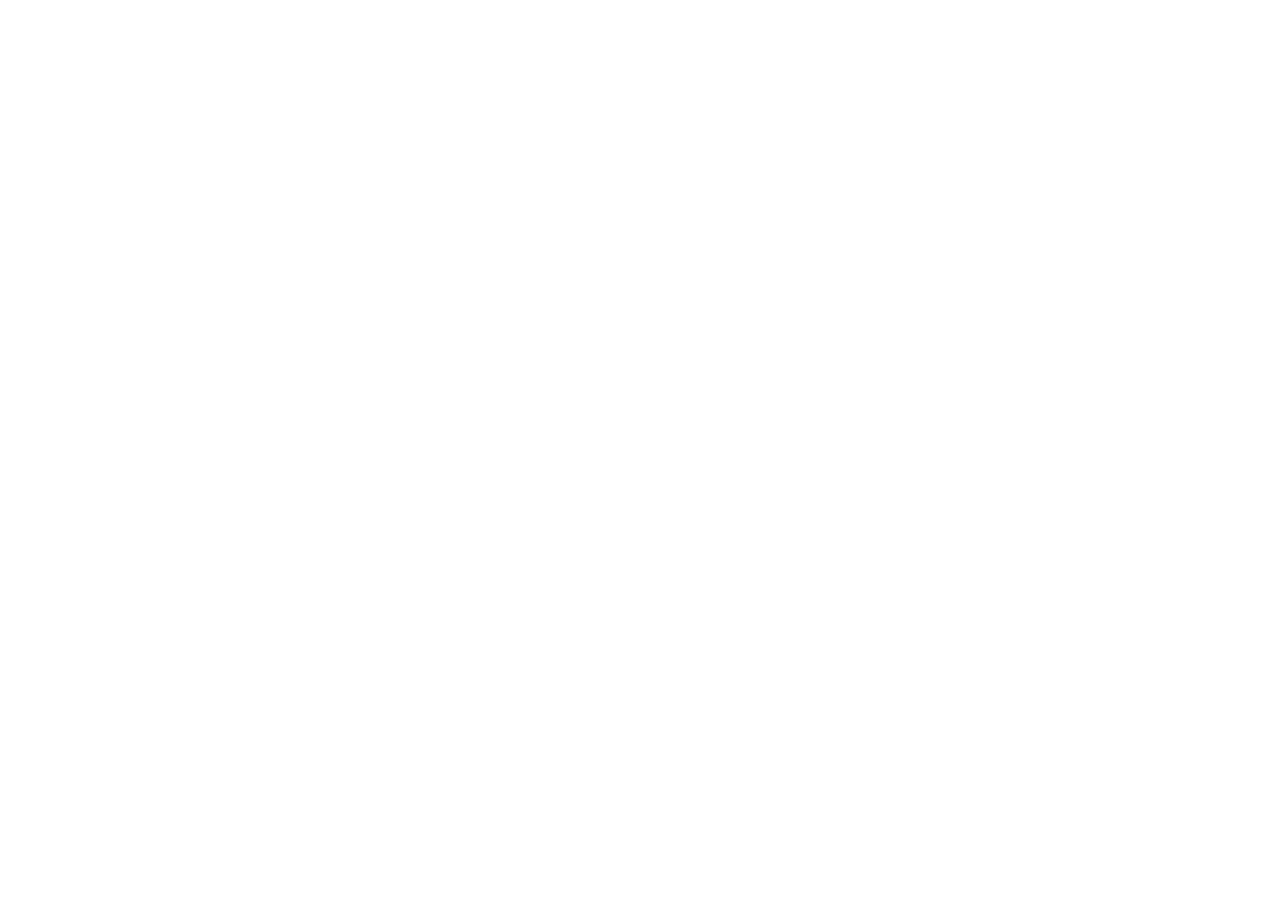
==== www/works.html @ 3a3d578b "Добавила секции posts, featured, footer, стилизовала" ====
<!DOCTYPE html>
<html lang="ru">
<head>
  <meta charset="UTF-8">
  <meta name="viewport" content="width=device-width, initial-scale=1.0">
  <title>Works</title>
  <link rel="stylesheet" href="style/style.css">
</head>
<body>

</body>
</html>
---- www/style/style.css ----
/* heebo-regular - latin_latin-ext */
@font-face {
  font-display: swap; /* Check https://developer.mozilla.org/en-US/docs/Web/CSS/@font-face/font-display for other options. */
  font-family: "Heebo";
  font-style: normal;
  font-weight: 400;
  src: url("../fonts/heebo-v26-latin_latin-ext-regular.woff2") format("woff2"); /* Chrome 36+, Opera 23+, Firefox 39+, Safari 12+, iOS 10+ */
}
/* heebo-500 - latin_latin-ext */
@font-face {
  font-display: swap; /* Check https://developer.mozilla.org/en-US/docs/Web/CSS/@font-face/font-display for other options. */
  font-family: "Heebo";
  font-style: normal;
  font-weight: 500;
  src: url("../fonts/heebo-v26-latin_latin-ext-500.woff2") format("woff2"); /* Chrome 36+, Opera 23+, Firefox 39+, Safari 12+, iOS 10+ */
}
/* heebo-700 - latin_latin-ext */
@font-face {
  font-display: swap; /* Check https://developer.mozilla.org/en-US/docs/Web/CSS/@font-face/font-display for other options. */
  font-family: "Heebo";
  font-style: normal;
  font-weight: 700;
  src: url("../fonts/heebo-v26-latin_latin-ext-700.woff2") format("woff2"); /* Chrome 36+, Opera 23+, Firefox 39+, Safari 12+, iOS 10+ */
}
*,
*::after,
*::before {
  padding: 0;
  margin: 0;
  box-sizing: border-box;
}

body {
  font-family: "Heebo", sans-serif;
}

.header {
  padding-top: 27px;
}
@media (max-width: 767px) {
  .header {
    padding: 20px 0 12px;
  }
}

.header_inner {
  max-width: 1290px;
  padding-left: 5px;
  padding-right: 5px;
  margin: 0 auto;
}

@media (max-width: 767px) {
  .header_burger {
    margin-left: auto;
    position: relative;
    width: 30px;
    height: 18px;
    border-top: 2px solid #000;
    border-bottom: 2px solid #000;
    border-right: none;
    border-left: none;
    background-color: inherit;
    cursor: pointer;
  }
  .header_burger::before {
    content: "";
    position: absolute;
    margin: auto;
    top: 0;
    right: 0;
    bottom: 0;
    left: 0;
    width: 30px;
    height: 2px;
    background-color: #000;
  }
}

.menu_list {
  display: flex;
  flex-direction: row;
  justify-content: flex-end;
  column-gap: 33px;
  list-style: none;
}
@media (max-width: 767px) {
  .menu_list {
    display: none;
  }
}

.menu_item a {
  font-family: "Heebo", sans-serif;
  font-size: 20px;
  font-weight: 500;
  line-height: 29.38px;
  text-decoration: none;
  color: black;
  transition: color 0.3s;
}
.menu_item a:hover {
  color: #FF6464;
  transform: translate();
}

.about {
  padding: 158px 0 71px;
}

.about_inner {
  max-width: 1290px;
  padding-left: 5px;
  padding-right: 5px;
  margin: 0 auto;
}

.about_row {
  display: flex;
  flex-direction: row;
  flex-wrap: nowrap;
  column-gap: 115px;
  align-items: flex-start;
}

.about_desc {
  flex-basis: 60%;
  display: flex;
  flex-direction: column;
  row-gap: 40px;
}

.about_content {
  margin-left: auto;
}

.about_visual {
  border-radius: 50%;
}

.about_title {
  font-family: "Heebo", sans-serif;
  font-size: 44px;
  font-weight: 700;
  line-height: 60px;
}

.about_text {
  font-family: "Heebo", sans-serif;
  font-size: 16px;
  font-weight: 400;
  line-height: 23.5px;
}

.about_btn a {
  display: inline-block;
  padding: 9px 20px;
  font-family: "Heebo", sans-serif;
  font-size: 20px;
  font-weight: 500;
  line-height: 29.38px;
  text-decoration: none;
  color: #fff;
  background-color: #FF6464;
  border-radius: 2px;
}

.posts {
  padding: 27px 0 32px;
  background-color: #EDF7FA;
}

.posts_inner {
  max-width: 1290px;
  padding-left: 5px;
  padding-right: 5px;
  margin: 0 auto;
}

.posts_row {
  display: flex;
  flex-direction: row;
}

.posts_link {
  margin-left: auto;
  text-decoration: none;
  color: #00A8CC;
}

.posts_list {
  margin-top: 22px;
  display: flex;
  column-gap: 20px;
  list-style: none;
}

.posts_item {
  padding: 23px;
  display: flex;
  flex-direction: column;
  row-gap: 17px;
  background-color: #fff;
}

.posts_title {
  font-size: 26px;
  font-weight: 700;
  line-height: 38.19px;
}

.posts_info {
  display: flex;
}

.posts_date {
  padding-right: 26px;
  border-right: 1px solid #000;
}

.posts_place {
  padding-left: 26px;
}

.featured {
  padding: 32px 0 32px;
}

.featured_inner {
  max-width: 1290px;
  padding-left: 5px;
  padding-right: 5px;
  margin: 0 auto;
}

.featured_text {
  font-size: 22px;
  font-weight: 400;
  line-height: 60px;
}

.featured_list {
  display: flex;
  flex-direction: column;
  row-gap: 46px;
  list-style: none;
}

.featured_row {
  display: flex;
  flex-direction: row;
  column-gap: 18px;
}

.featured_content {
  display: flex;
  flex-direction: column;
  row-gap: 20px;
}

.featured_info {
  display: flex;
  flex-direction: row;
  align-items: center;
  column-gap: 26px;
}

.featured_year {
  padding: 0 10px;
  text-align: center;
  color: #fff;
  background-color: #142850;
  border-radius: 16px;
}

.featured_trip {
  font-size: 20px;
  font-weight: 400;
  line-height: 29.38px;
  color: #8695A4;
}

.footer {
  padding: 32px 0 32px;
}

.footer_inner {
  max-width: 1290px;
  padding-left: 5px;
  padding-right: 5px;
  margin: 0 auto;
}

.footer_empty {
  margin: 265px 0;
}
/*# sourceMappingURL=[data-uri] */
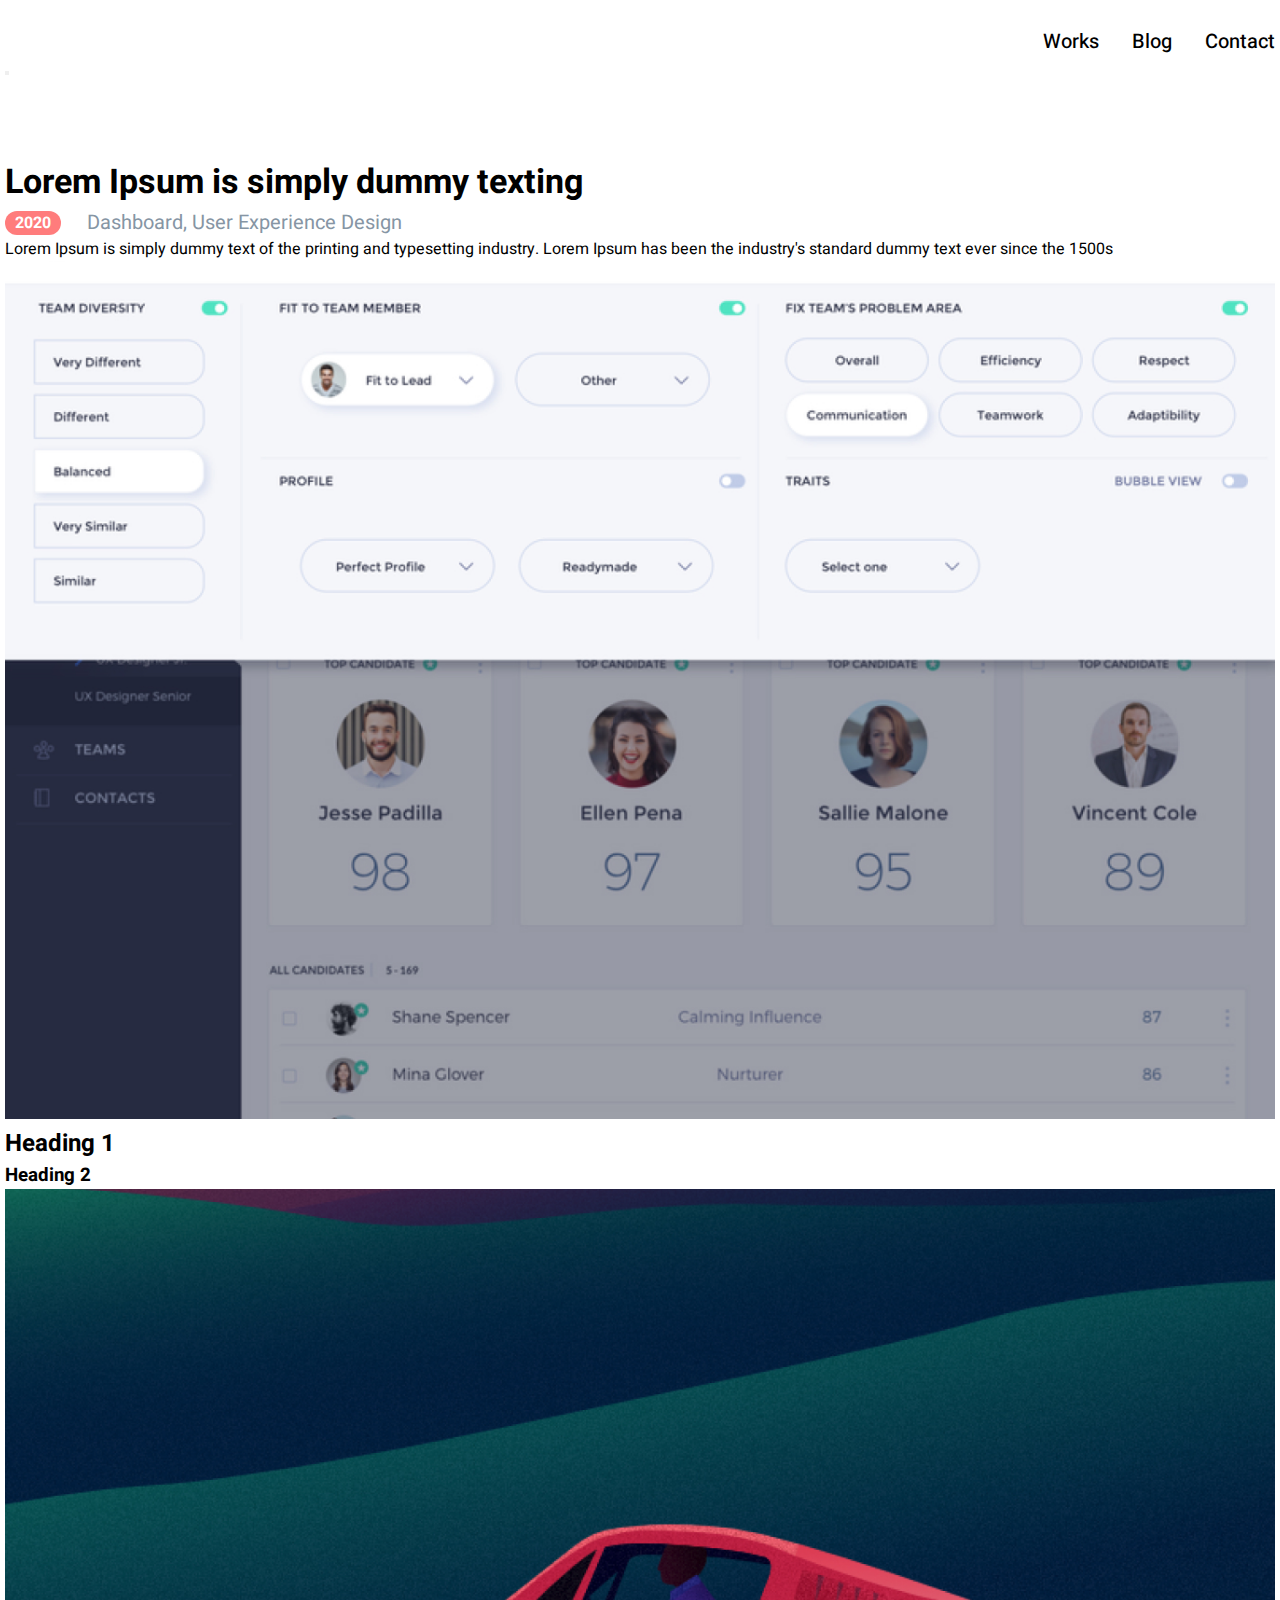
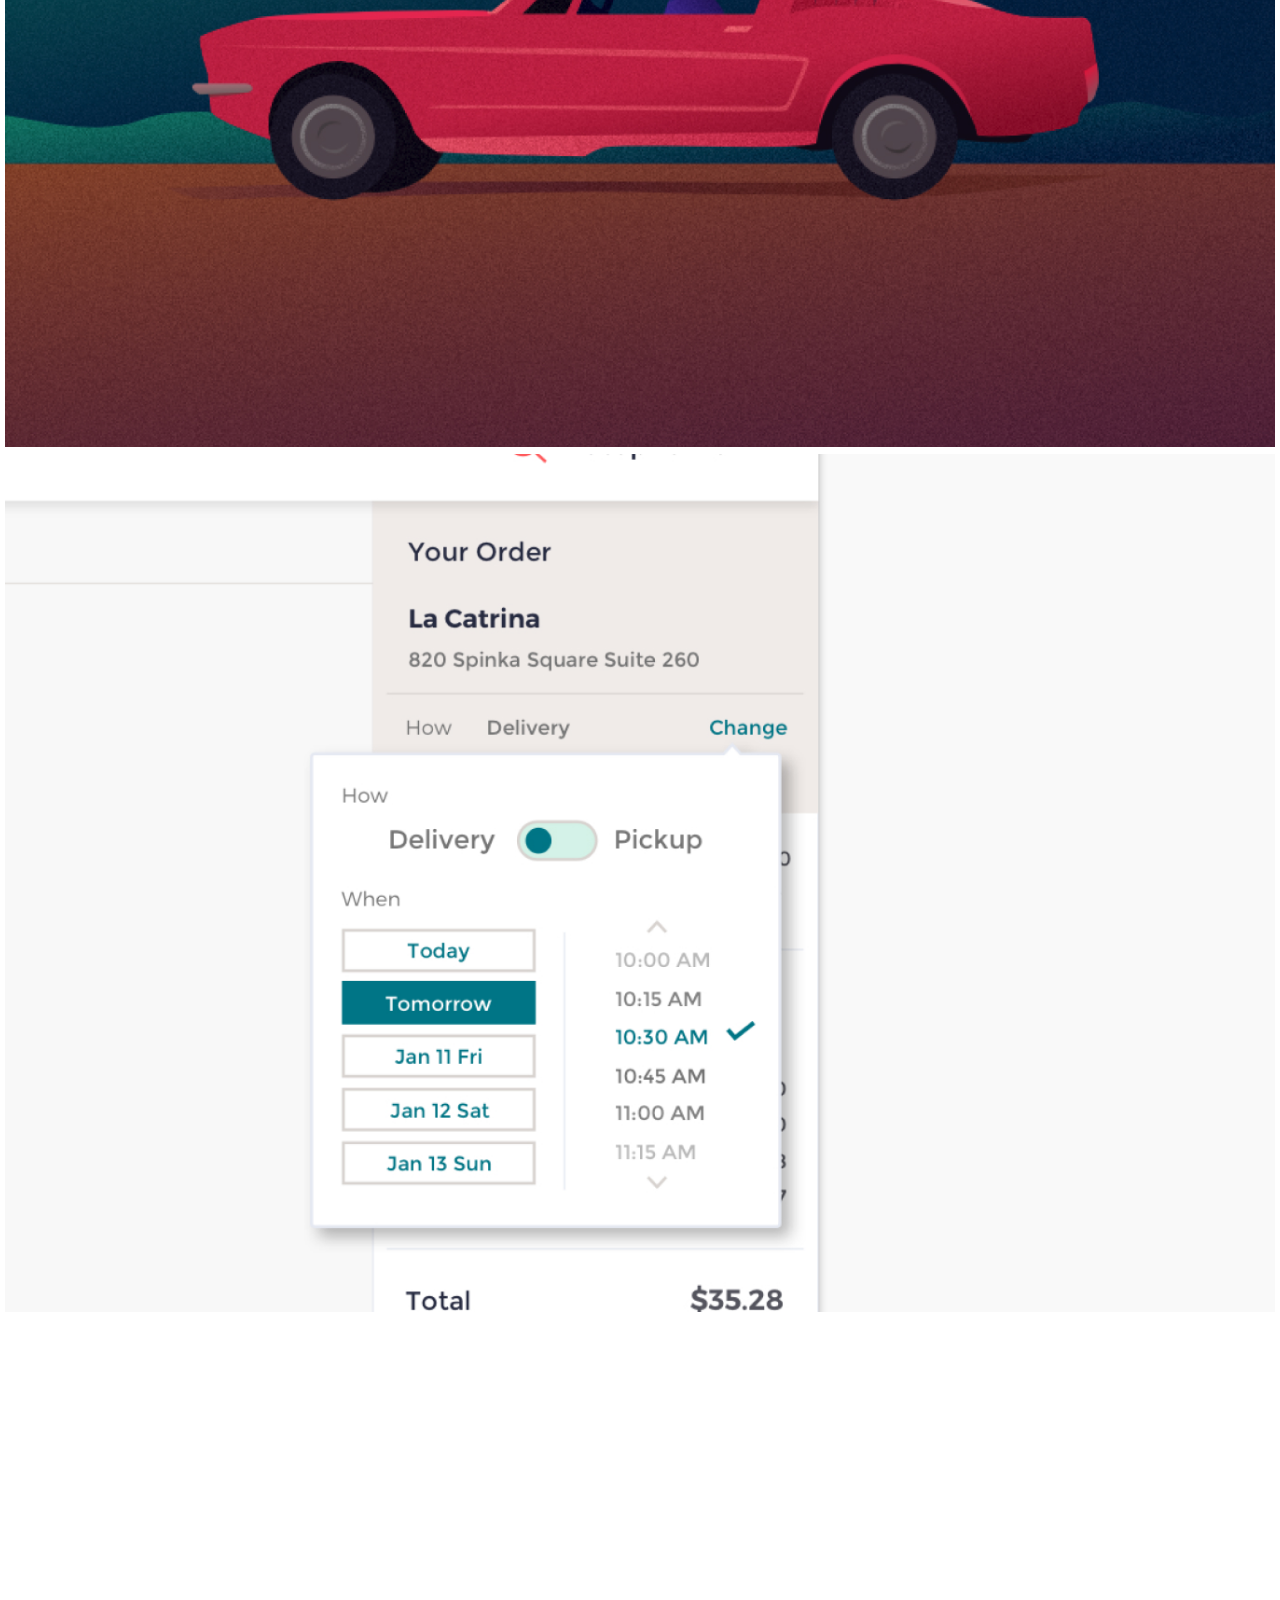
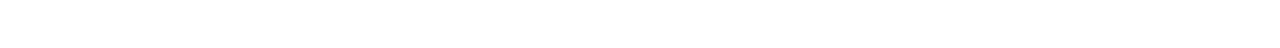
==== commit e7495acd: "Добавила страницу works, немного стилизовала секцию detail" ====
--- a/www/works.html
+++ b/www/works.html
@@ -7,6 +7,54 @@
   <link rel="stylesheet" href="style/style.css">
 </head>
 <body>
+  <header class="header">
+    <div class="header_inner">
+      <nav class="menu">
+        <ul class="menu_list">
+          <li class="menu_item">
+            <a href="#" class="menu_link">Works</a>
+          </li>
+          <li class="menu_item">
+            <a href="#" class="menu_link">Blog</a>
+          </li>
+          <li class="menu_item">
+            <a href="#" class="menu_link">Contact</a>
+          </li>
+        </ul>
+      </nav>
+      <button class="header_burger"></button>
+    </div>
+  </header>
 
+  <main class="main">
+    <section class="detail">
+      <div class="detail_inner">
+        <h1 class="detail_title">Lorem Ipsum is simply dummy texting</h1>
+        <div class="detail_info">
+          <strong class="detail_year">2020</strong>
+          <p class="detail_trip">Dashboard, User Experience Design</p>
+        </div>
+        <p class="detail_text">Lorem Ipsum is simply dummy text of the printing and typesetting industry. Lorem Ipsum has been the industry's standard dummy text ever since the 1500s</p>
+        <div class="detail_content">
+          <img src="images/blog-works-image.jpg" alt="" class="detail_visual">
+        </div>
+
+        <h2 class="detail_heading">Heading 1</h2>
+        <h3 class="detail_heading">Heading 2</h3>
+        <div class="detail_content">
+          <img src="images/blog-works-image-2.jpg" alt="" class="detail_visual">
+        </div>
+        <div class="detail_content">
+          <img src="images/blog-works-image-3.jpg" alt="" class="detail_visual">
+        </div>
+      </div>
+    </section>
+  </main>
+
+  <footer class="footer">
+    <div class="footer_inner">
+      <div class="footer_empty"></div>
+    </div>
+  </footer>
 </body>
 </html>
--- a/www/style/style.css
+++ b/www/style/style.css
@@ -294,4 +294,60 @@
 .footer_empty {
   margin: 265px 0;
 }
-/*# sourceMappingURL=[data-uri] */
+
+.detail {
+  padding-top: 78px;
+}
+
+.detail_inner {
+  max-width: 1290px;
+  padding-left: 5px;
+  padding-right: 5px;
+  margin: 0 auto;
+}
+
+.detail_title {
+  font-size: 34px;
+  font-weight: 700;
+  line-height: 49.94px;
+}
+
+.detail_info {
+  display: flex;
+  flex-direction: row;
+  align-items: center;
+  column-gap: 26px;
+}
+
+.detail_year {
+  padding: 0 10px;
+  text-align: center;
+  color: #fff;
+  background-color: #FF7C7C;
+  border-radius: 16px;
+}
+
+.detail_trip {
+  font-size: 20px;
+  font-weight: 400;
+  line-height: 29.38px;
+  color: #8695A4;
+}
+
+.detail_text {
+  font-size: 16px;
+  font-weight: 400;
+  line-height: 23.5px;
+}
+
+.detail_content {
+  position: relative;
+}
+
+.detail_visual {
+  width: 100%;
+  background-position: center;
+  background-repeat: no-repeat;
+  background-size: cover;
+}
+/*# sourceMappingURL=[data-uri] */
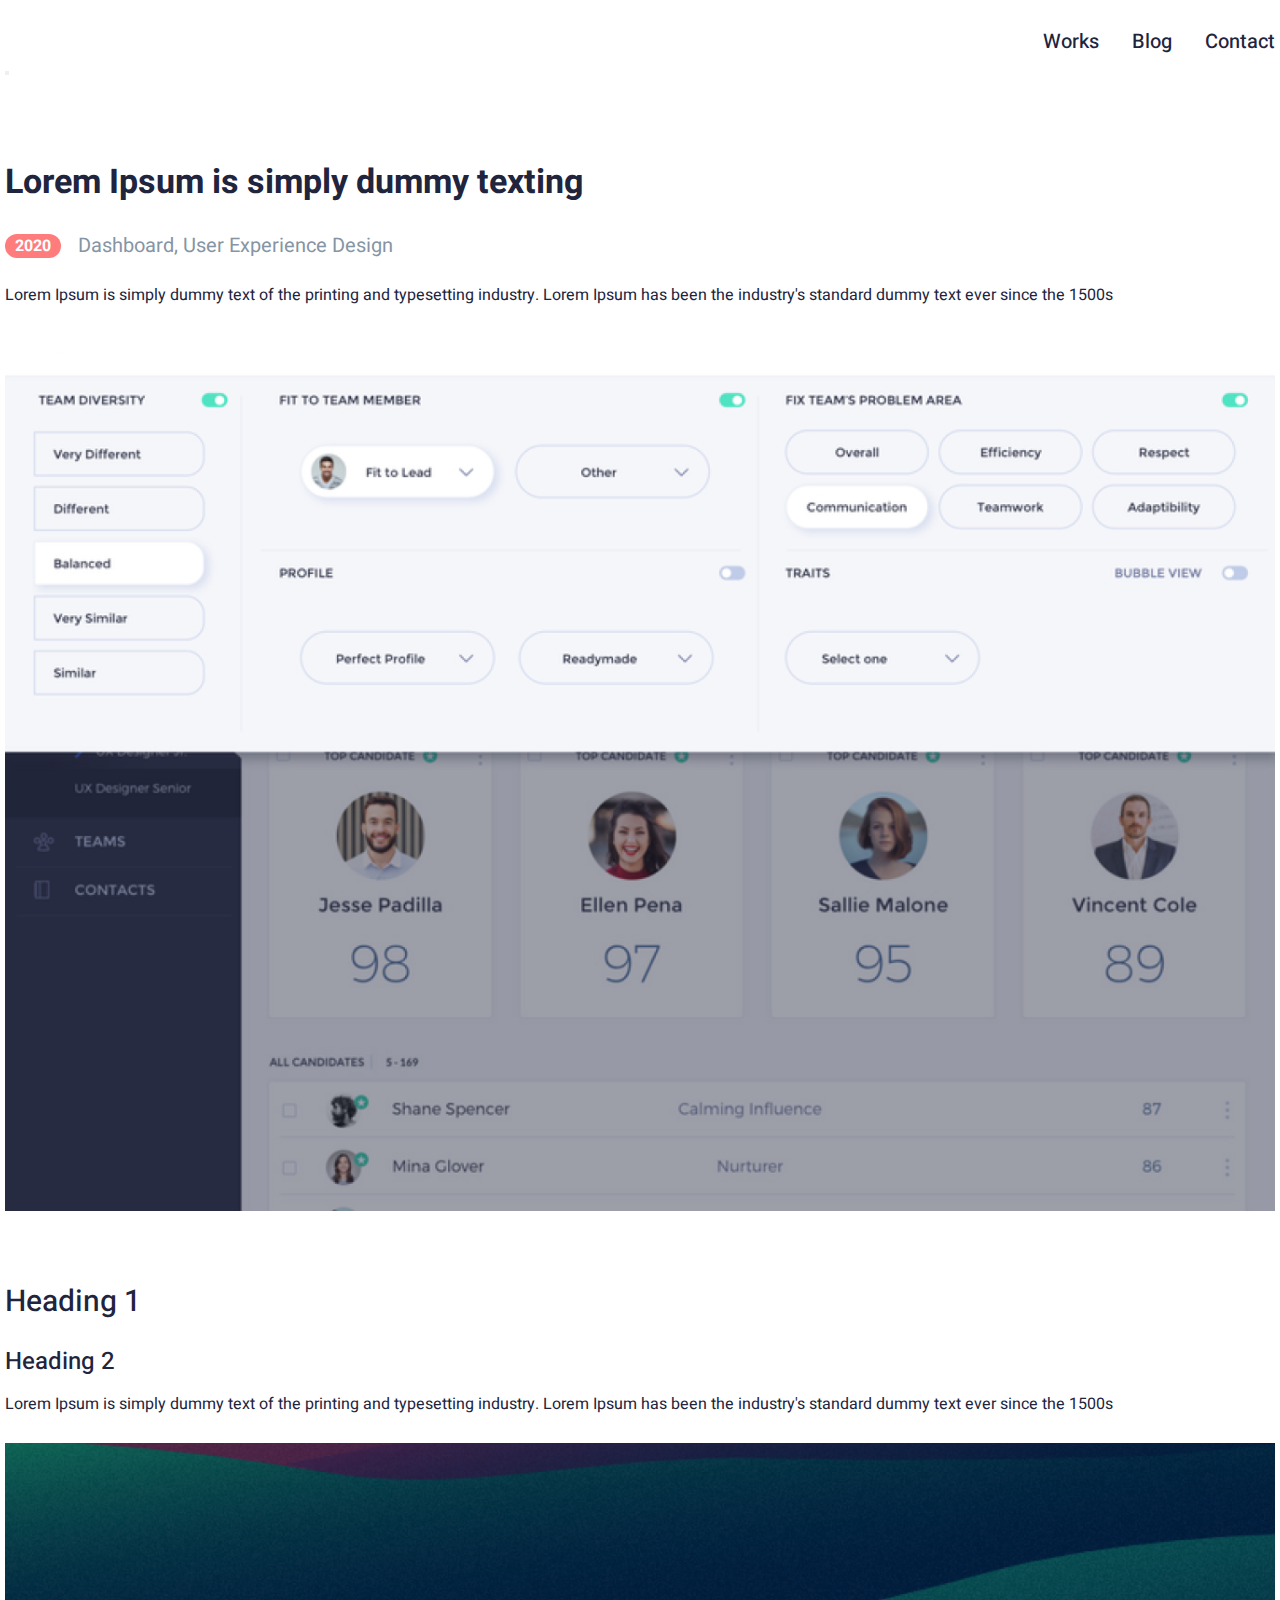
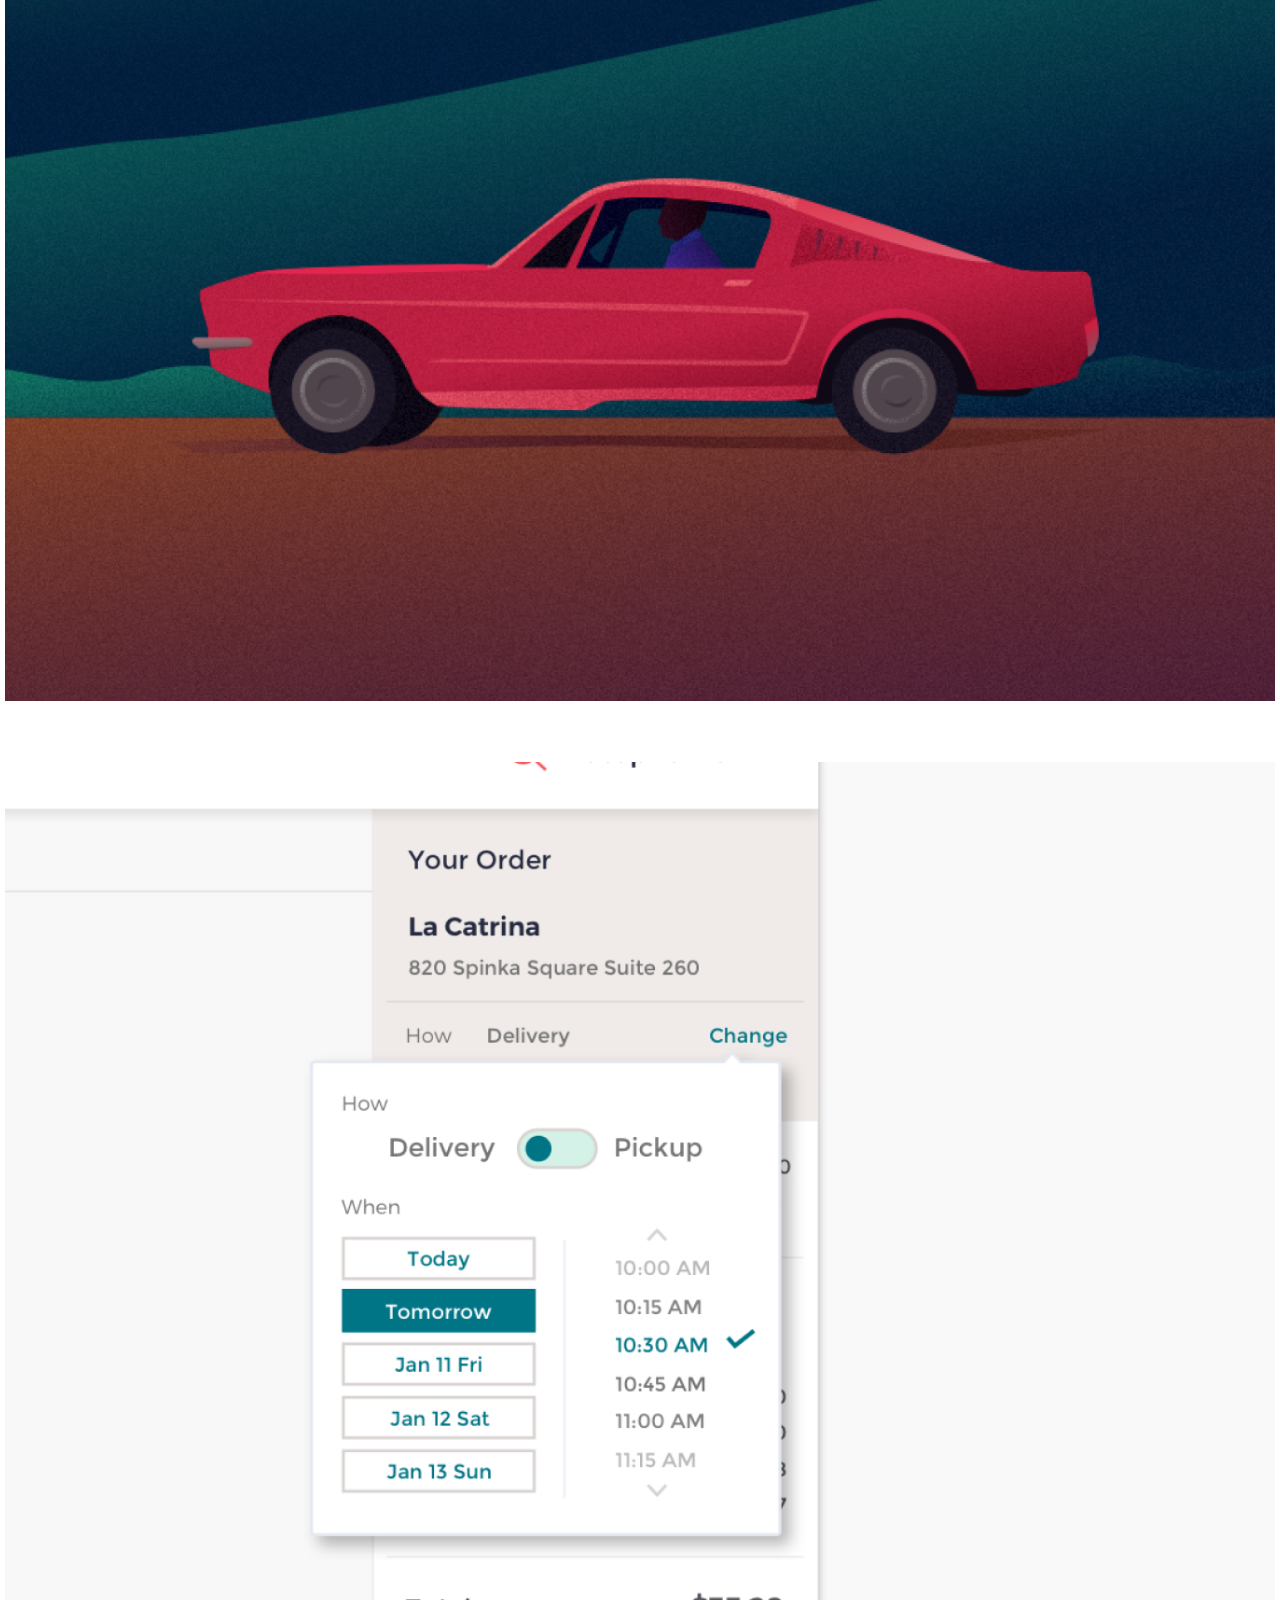
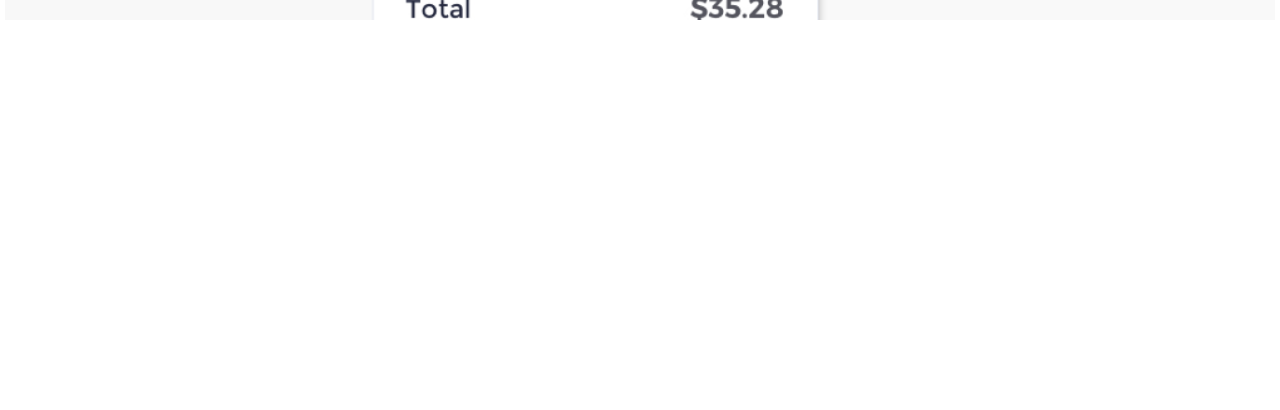
==== commit b7f50aab: "Адаптировала works" ====
--- a/www/works.html
+++ b/www/works.html
@@ -29,18 +29,22 @@
   <main class="main">
     <section class="detail">
       <div class="detail_inner">
-        <h1 class="detail_title">Lorem Ipsum is simply dummy texting</h1>
-        <div class="detail_info">
-          <strong class="detail_year">2020</strong>
-          <p class="detail_trip">Dashboard, User Experience Design</p>
+        <div class="detail_wrapper">
+          <h1 class="detail_title">Lorem Ipsum is simply dummy texting</h1>
+          <div class="detail_info">
+            <strong class="detail_year">2020</strong>
+            <p class="detail_trip">Dashboard, User Experience Design</p>
+          </div>
+          <p class="detail_text">Lorem Ipsum is simply dummy text of the printing and typesetting industry. Lorem Ipsum has been the industry's standard dummy text ever since the 1500s</p>
         </div>
-        <p class="detail_text">Lorem Ipsum is simply dummy text of the printing and typesetting industry. Lorem Ipsum has been the industry's standard dummy text ever since the 1500s</p>
+
         <div class="detail_content">
           <img src="images/blog-works-image.jpg" alt="" class="detail_visual">
         </div>
 
         <h2 class="detail_heading">Heading 1</h2>
-        <h3 class="detail_heading">Heading 2</h3>
+        <h3 class="detail_heading_2">Heading 2</h3>
+        <p class="detail_text_2">Lorem Ipsum is simply dummy text of the printing and typesetting industry. Lorem Ipsum has been the industry's standard dummy text ever since the 1500s</p>
         <div class="detail_content">
           <img src="images/blog-works-image-2.jpg" alt="" class="detail_visual">
         </div>
--- a/www/style/style.css
+++ b/www/style/style.css
@@ -32,6 +32,7 @@
 
 body {
   font-family: "Heebo", sans-serif;
+  color: #21243D;
 }
 
 .header {
@@ -96,7 +97,7 @@
   font-weight: 500;
   line-height: 29.38px;
   text-decoration: none;
-  color: black;
+  color: #21243D;
   transition: color 0.3s;
 }
 .menu_item a:hover {
@@ -106,6 +107,11 @@
 
 .about {
   padding: 158px 0 71px;
+}
+@media (max-width: 767px) {
+  .about {
+    padding: 33px 0 60px;
+  }
 }
 
 .about_inner {
@@ -122,6 +128,13 @@
   column-gap: 115px;
   align-items: flex-start;
 }
+@media (max-width: 767px) {
+  .about_row {
+    flex-direction: column-reverse;
+    row-gap: 34px;
+    text-align: center;
+  }
+}
 
 .about_desc {
   flex-basis: 60%;
@@ -129,9 +142,20 @@
   flex-direction: column;
   row-gap: 40px;
 }
+@media (max-width: 767px) {
+  .about_desc {
+    row-gap: 21px;
+  }
+}
 
 .about_content {
   margin-left: auto;
+}
+@media (max-width: 767px) {
+  .about_content {
+    margin: 0;
+    align-self: center;
+  }
 }
 
 .about_visual {
@@ -143,6 +167,12 @@
   font-size: 44px;
   font-weight: 700;
   line-height: 60px;
+}
+@media (max-width: 767px) {
+  .about_title {
+    font-size: 32px;
+    line-height: 40px;
+  }
 }
 
 .about_text {
@@ -181,18 +211,46 @@
   display: flex;
   flex-direction: row;
 }
+@media (max-width: 767px) {
+  .posts_row {
+    flex-direction: column;
+    text-align: center;
+  }
+}
+
+.posts_text {
+  font-size: 22px;
+  font-weight: 400;
+  line-height: 60px;
+}
+@media (max-width: 767px) {
+  .posts_text {
+    font-size: 18px;
+  }
+}
 
 .posts_link {
   margin-left: auto;
   text-decoration: none;
   color: #00A8CC;
 }
+@media (max-width: 767px) {
+  .posts_link {
+    margin: 0;
+  }
+}
 
 .posts_list {
   margin-top: 22px;
   display: flex;
   column-gap: 20px;
   list-style: none;
+}
+@media (max-width: 767px) {
+  .posts_list {
+    flex-direction: column;
+    row-gap: 17px;
+  }
 }
 
 .posts_item {
@@ -201,6 +259,11 @@
   flex-direction: column;
   row-gap: 17px;
   background-color: #fff;
+}
+@media (max-width: 767px) {
+  .posts_item {
+    row-gap: 12px;
+  }
 }
 
 .posts_title {
@@ -208,6 +271,12 @@
   font-weight: 700;
   line-height: 38.19px;
 }
+@media (max-width: 767px) {
+  .posts_title {
+    font-size: 22px;
+    line-height: 30px;
+  }
+}
 
 .posts_info {
   display: flex;
@@ -217,13 +286,25 @@
   padding-right: 26px;
   border-right: 1px solid #000;
 }
+@media (max-width: 767px) {
+  .posts_date {
+    padding-right: 24px;
+  }
+}
 
 .posts_place {
   padding-left: 26px;
 }
-
-.featured {
-  padding: 32px 0 32px;
+@media (max-width: 767px) {
+  .posts_place {
+    padding-left: 24px;
+  }
+}
+
+.posts_desc {
+  font-size: 16px;
+  font-weight: 400;
+  line-height: 23.5px;
 }
 
 .featured_inner {
@@ -238,6 +319,12 @@
   font-weight: 400;
   line-height: 60px;
 }
+@media (max-width: 767px) {
+  .featured_text {
+    font-size: 18px;
+    text-align: center;
+  }
+}
 
 .featured_list {
   display: flex;
@@ -251,11 +338,50 @@
   flex-direction: row;
   column-gap: 18px;
 }
+@media (max-width: 767px) {
+  .featured_row {
+    flex-direction: column;
+    row-gap: 17px;
+  }
+}
+
+.featured_visual {
+  border-radius: 6px;
+}
+@media (max-width: 767px) {
+  .featured_visual {
+    width: 100%;
+  }
+}
+
+.featured_image {
+  width: 100%;
+  background-position: center;
+  background-repeat: no-repeat;
+  background-size: cover;
+}
 
 .featured_content {
   display: flex;
   flex-direction: column;
   row-gap: 20px;
+}
+@media (max-width: 767px) {
+  .featured_content {
+    row-gap: 16px;
+  }
+}
+
+.featured_title {
+  font-size: 30px;
+  font-weight: 700;
+  line-height: 44.06px;
+}
+@media (max-width: 767px) {
+  .featured_title {
+    font-size: 24px;
+    line-height: 30px;
+  }
 }
 
 .featured_info {
@@ -263,6 +389,11 @@
   flex-direction: row;
   align-items: center;
   column-gap: 26px;
+}
+@media (max-width: 767px) {
+  .featured_info {
+    column-gap: 22px;
+  }
 }
 
 .featured_year {
@@ -279,6 +410,12 @@
   line-height: 29.38px;
   color: #8695A4;
 }
+@media (max-width: 767px) {
+  .featured_trip {
+    font-size: 16px;
+    line-height: 23px;
+  }
+}
 
 .footer {
   padding: 32px 0 32px;
@@ -298,6 +435,11 @@
 .detail {
   padding-top: 78px;
 }
+@media (max-width: 767px) {
+  .detail {
+    padding-top: 32px;
+  }
+}
 
 .detail_inner {
   max-width: 1290px;
@@ -306,17 +448,41 @@
   margin: 0 auto;
 }
 
+.detail_wrapper {
+  margin-bottom: 46px;
+  display: flex;
+  flex-direction: column;
+  row-gap: 23px;
+}
+@media (max-width: 767px) {
+  .detail_wrapper {
+    margin-bottom: 23px;
+  }
+}
+
 .detail_title {
   font-size: 34px;
   font-weight: 700;
   line-height: 49.94px;
 }
+@media (max-width: 767px) {
+  .detail_title {
+    font-size: 30px;
+    line-height: 40px;
+  }
+}
 
 .detail_info {
   display: flex;
   flex-direction: row;
   align-items: center;
-  column-gap: 26px;
+  column-gap: 17px;
+}
+@media (max-width: 767px) {
+  .detail_info {
+    align-items: flex-start;
+    column-gap: 15px;
+  }
 }
 
 .detail_year {
@@ -333,6 +499,12 @@
   line-height: 29.38px;
   color: #8695A4;
 }
+@media (max-width: 767px) {
+  .detail_trip {
+    font-size: 18px;
+    line-height: 26px;
+  }
+}
 
 .detail_text {
   font-size: 16px;
@@ -341,7 +513,13 @@
 }
 
 .detail_content {
+  margin-bottom: 54px;
   position: relative;
+}
+@media (max-width: 767px) {
+  .detail_content {
+    margin-bottom: 23px;
+  }
 }
 
 .detail_visual {
@@ -350,4 +528,30 @@
   background-repeat: no-repeat;
   background-size: cover;
 }
-/*# sourceMappingURL=[data-uri] */
+
+.detail_heading {
+  font-size: 30px;
+  font-weight: 500;
+  line-height: 60px;
+}
+@media (max-width: 767px) {
+  .detail_heading {
+    font-size: 26px;
+  }
+}
+
+.detail_heading_2 {
+  font-size: 24px;
+  font-weight: 500;
+  line-height: 60px;
+}
+@media (max-width: 767px) {
+  .detail_heading_2 {
+    font-size: 20px;
+  }
+}
+
+.detail_text_2 {
+  margin-bottom: 27px;
+}
+/*# sourceMappingURL=[data-uri] */
